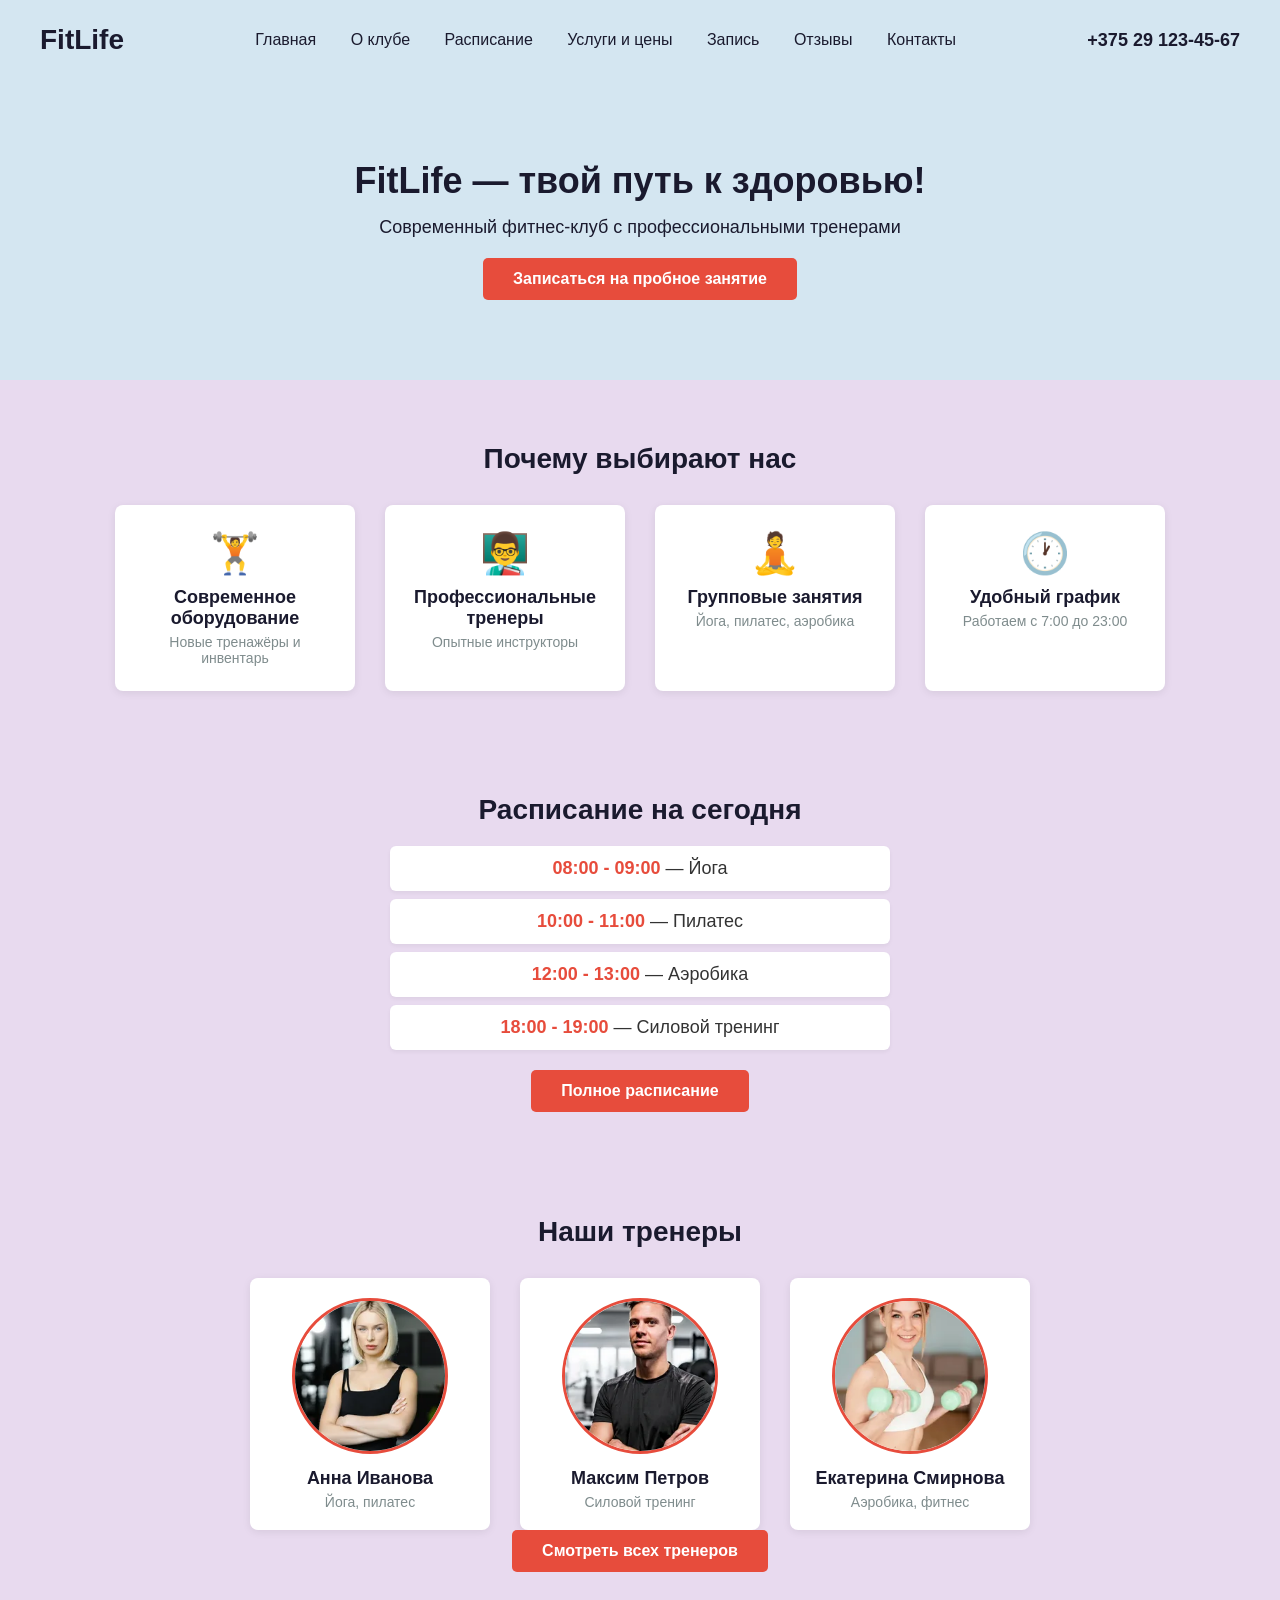
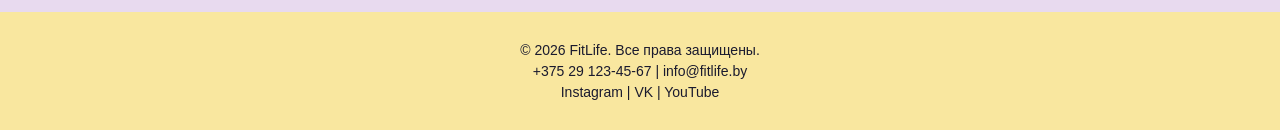
==== index.html @ 079a26de "Add files via upload первый коммит" ====
<!DOCTYPE html>
<html lang="ru">
<head>
    <meta charset="UTF-8">
    <title>FitLife - Фитнес клуб</title>
    <link rel="stylesheet" href="css/style.css">
</head>
<body>

    <!-- ============================================================ -->
    <!-- ШАПКА (header)                                                -->
    <!-- ============================================================ -->
    <header>
        <div class="logo">
            <h1>FitLife</h1>
        </div>
        <nav>
            <a href="index.html">Главная</a>
            <a href="about.html">О клубе</a>
            <a href="schedule.html">Расписание</a>
            <a href="prices.html">Услуги и цены</a>
            <a href="booking.html">Запись</a>
            <a href="reviews.html">Отзывы</a>
            <a href="contacts.html">Контакты</a>
        </nav>
        <div class="contacts-header">
            +375 29 123-45-67
        </div>
    </header>

    <!-- ============================================================ -->
    <!-- БАННЕР                                                       -->
    <!-- ============================================================ -->
    <section class="banner">
        <div class="banner-content">
            <h2>FitLife — твой путь к здоровью!</h2>
            <p>Современный фитнес-клуб с профессиональными тренерами</p>
            <a href="booking.html" class="btn">Записаться на пробное занятие</a>
        </div>
    </section>

    <!-- ============================================================ -->
    <!-- БЛОК ПРЕИМУЩЕСТВ                                              -->
    <!-- ============================================================ -->
    <section class="advantages">
        <h2>Почему выбирают нас</h2>
        <div class="advantage-list">
            <div class="advantage-item">
                <div class="advantage-icon">🏋️</div>
                <h3>Современное оборудование</h3>
                <p>Новые тренажёры и инвентарь</p>
            </div>
            <div class="advantage-item">
                <div class="advantage-icon">👨‍🏫</div>
                <h3>Профессиональные тренеры</h3>
                <p>Опытные инструкторы</p>
            </div>
            <div class="advantage-item">
                <div class="advantage-icon">🧘</div>
                <h3>Групповые занятия</h3>
                <p>Йога, пилатес, аэробика</p>
            </div>
            <div class="advantage-item">
                <div class="advantage-icon">🕐</div>
                <h3>Удобный график</h3>
                <p>Работаем с 7:00 до 23:00</p>
            </div>
        </div>
    </section>

    <!-- ============================================================ -->
    <!-- БЛОК РАСПИСАНИЯ                                              -->
    <!-- ============================================================ -->
    <section class="schedule">
        <h2>Расписание на сегодня</h2>
        <ul>
            <li><span class="time">08:00 - 09:00</span> — Йога</li>
            <li><span class="time">10:00 - 11:00</span> — Пилатес</li>
            <li><span class="time">12:00 - 13:00</span> — Аэробика</li>
            <li><span class="time">18:00 - 19:00</span> — Силовой тренинг</li>
        </ul>
        <a href="schedule.html" class="btn btn-secondary">Полное расписание</a>
    </section>

    <!-- ============================================================ -->
    <!-- БЛОК ТРЕНЕРОВ                                                -->
    <!-- ============================================================ -->
    <section class="trainers">
        <h2>Наши тренеры</h2>
        <div class="trainers-list">
            <div class="trainer-item">
                <img src="images/2.jpg" alt="Анна Иванова" onerror="this.src='https://via.placeholder.com/150x150/3498db/ffffff?text=Тренер'">
<p class="trainer-name"><strong>Анна Иванова</strong></p>
                <p class="trainer-spec">Йога, пилатес</p>
            </div>
            <div class="trainer-item">
                <img src="images/1.jpg" alt="Максим Петров" onerror="this.src='https://via.placeholder.com/150x150/e74c3c/ffffff?text=Тренер'">
                <p class="trainer-name"><strong>Максим Петров</strong></p>
                <p class="trainer-spec">Силовой тренинг</p>
            </div>
            <div class="trainer-item">
                <img src="images/3.jpg" alt="Екатерина Смирнова" onerror="this.src='https://via.placeholder.com/150x150/2ecc71/ffffff?text=Тренер'">
                <p class="trainer-name"><strong>Екатерина Смирнова</strong></p>
                <p class="trainer-spec">Аэробика, фитнес</p>
            </div>
        </div>
        <a href="trainers.html" class="btn btn-secondary">Смотреть всех тренеров</a>
    </section>

    <!-- ============================================================ -->
    <!-- ПОДВАЛ (footer)                                              -->
    <!-- ============================================================ -->
    <footer>
        <p>© 2026 FitLife. Все права защищены.</p>
        <p>+375 29 123-45-67 | info@fitlife.by</p>
        <p>
            <a href="#">Instagram</a> |
            <a href="#">VK</a> |
            <a href="#">YouTube</a>
        </p>
    </footer>

</body>
</html>
---- css/style.css ----
/* ============================================================ */
/* ОСНОВНЫЕ СТИЛИ                                               */
/* ============================================================ */
body {
    font-family: 'Open Sans', Arial, sans-serif;
    margin: 0;
    padding: 0;
    background: #e8daef;  /* СВЕТЛО-ФИОЛЕТОВЫЙ */
    color: #333333;
}

/* ============================================================ */
/* ШАПКА (header) — СВЕТЛО-ГОЛУБОЙ                              */
/* ============================================================ */
header {
    background: #d4e6f1;  /* СВЕТЛО-ГОЛУБОЙ */
    color: #1a1a2e;
    display: flex;
    align-items: center;
    justify-content: space-between;
    padding: 15px 40px;
    height: 50px;
}

header .logo h1 {
    margin: 0;
    font-size: 28px;
    font-family: 'Montserrat', Arial, sans-serif;
    font-weight: bold;
    color: #1a1a2e;
}

header nav a {
    color: #1a1a2e;
    text-decoration: none;
    padding: 0 15px;
    font-size: 16px;
    font-family: 'Open Sans', Arial, sans-serif;
}

header nav a:hover {
    color: #e74c3c;
}

header .contacts-header {
    font-size: 18px;
    font-weight: bold;
    font-family: 'Open Sans', Arial, sans-serif;
    color: #1a1a2e;
}

/* ============================================================ */
/* БАННЕР                                                       */
/* ============================================================ */
.banner {
    background: #d4e6f1;  /* СВЕТЛО-ГОЛУБОЙ */
    color: #1a1a2e;
    text-align: center;
    padding: 80px 20px;
}

.banner-content h2 {
    font-size: 36px;
    font-family: 'Montserrat', Arial, sans-serif;
    font-weight: bold;
    margin: 0 0 15px;
    color: #1a1a2e;
}

.banner-content p {
    font-size: 18px;
    font-family: 'Open Sans', Arial, sans-serif;
    margin: 0 0 20px;
    color: #1a1a2e;
}

/* ============================================================ */
/* КНОПКИ                                                       */
/* ============================================================ */
.btn {
    display: inline-block;
    background: #e74c3c;
    color: #ffffff;
    padding: 12px 30px;
    text-decoration: none;
    border-radius: 5px;
    font-weight: bold;
    font-family: 'Open Sans', Arial, sans-serif;
    font-size: 16px;
    border: none;
    cursor: pointer;
}

.btn:hover {
    background: #c0392b;
}

.btn-secondary {
    background: #e74c3c;
}

.btn-secondary:hover {
    background: #c0392b;
}

/* ============================================================ */
/* БЛОК ПРЕИМУЩЕСТВ                                             */
/* ============================================================ */
.advantages {
    background: #e8daef;  /* СВЕТЛО-ФИОЛЕТОВЫЙ */
    padding: 40px 20px;
    text-align: center;
}

.advantages h2 {
    font-size: 28px;
    font-family: 'Montserrat', Arial, sans-serif;
    font-weight: bold;
    color: #1a1a2e;
    margin-bottom: 30px;
}

.advantage-list {
    display: flex;
    justify-content: center;
    gap: 30px;
    flex-wrap: wrap;
}

.advantage-item {
    background: #ffffff;
    padding: 25px 20px;
    border-radius: 8px;
    width: 200px;
    text-align: center;
    box-shadow: 0 2px 8px rgba(0,0,0,0.08);
}

.advantage-icon {
    font-size: 40px;
    margin-bottom: 10px;
}

.advantage-item h3 {
    font-size: 18px;
    font-family: 'Montserrat', Arial, sans-serif;
    font-weight: bold;
    color: #1a1a2e;
    margin: 10px 0 5px;
}

.advantage-item p {
    font-size: 14px;
    font-family: 'Open Sans', Arial, sans-serif;
    color: #7f8c8d;
    margin: 0;
}

/* ============================================================ */
/* БЛОК РАСПИСАНИЯ                                              */
/* ============================================================ */
.schedule {
    background: #e8daef;  /* СВЕТЛО-ФИОЛЕТОВЫЙ */
    padding: 40px 20px;
    text-align: center;
}

.schedule h2 {
    font-size: 28px;
    font-family: 'Montserrat', Arial, sans-serif;
    font-weight: bold;
    color: #1a1a2e;
    margin-bottom: 20px;
}
.schedule ul {
    list-style: none;
    padding: 0;
    max-width: 500px;
    margin: 0 auto 20px;
}

.schedule ul li {
    background: #ffffff;
    padding: 12px 20px;
    margin: 8px 0;
    border-radius: 6px;
    font-size: 18px;
    font-family: 'Open Sans', Arial, sans-serif;
    color: #333333;
    box-shadow: 0 2px 4px rgba(0,0,0,0.05);
}

.schedule ul li .time {
    font-weight: bold;
    color: #e74c3c;
}

/* ============================================================ */
/* БЛОК ТРЕНЕРОВ                                                */
/* ============================================================ */
.trainers {
    background: #e8daef;  /* СВЕТЛО-ФИОЛЕТОВЫЙ */
    padding: 40px 20px;
    text-align: center;
}

.trainers h2 {
    font-size: 28px;
    font-family: 'Montserrat', Arial, sans-serif;
    font-weight: bold;
    color: #1a1a2e;
    margin-bottom: 30px;
}

.trainers-list {
    display: flex;
    justify-content: center;
    gap: 30px;
    flex-wrap: wrap;
}

.trainer-item {
    background: #ffffff;
    padding: 20px;
    border-radius: 8px;
    width: 200px;
    text-align: center;
    box-shadow: 0 2px 8px rgba(0,0,0,0.08);
}

.trainer-item img {
    width: 150px;
    height: 150px;
    border-radius: 50%;
    object-fit: cover;
    border: 3px solid #e74c3c;
}

.trainer-item .trainer-name {
    font-size: 18px;
    font-family: 'Montserrat', Arial, sans-serif;
    color: #1a1a2e;
    margin: 10px 0 5px;
}

.trainer-item .trainer-spec {
    font-size: 14px;
    font-family: 'Open Sans', Arial, sans-serif;
    color: #7f8c8d;
    margin: 0;
}

/* ============================================================ */
/* ПОДВАЛ (footer) — СВЕТЛО-ЖЁЛТЫЙ                             */
/* ============================================================ */
footer {
    background: #f9e79f;  /* СВЕТЛО-ЖЁЛТЫЙ */
    color: #1a1a2e;
    text-align: center;
    padding: 25px 20px;
}

footer p {
    margin: 5px 0;
    font-size: 14px;
    font-family: 'Open Sans', Arial, sans-serif;
    color: #1a1a2e;
}

footer a {
    color: #1a1a2e;
    text-decoration: none;
}

footer a:hover {
    color: #e74c3c;
}
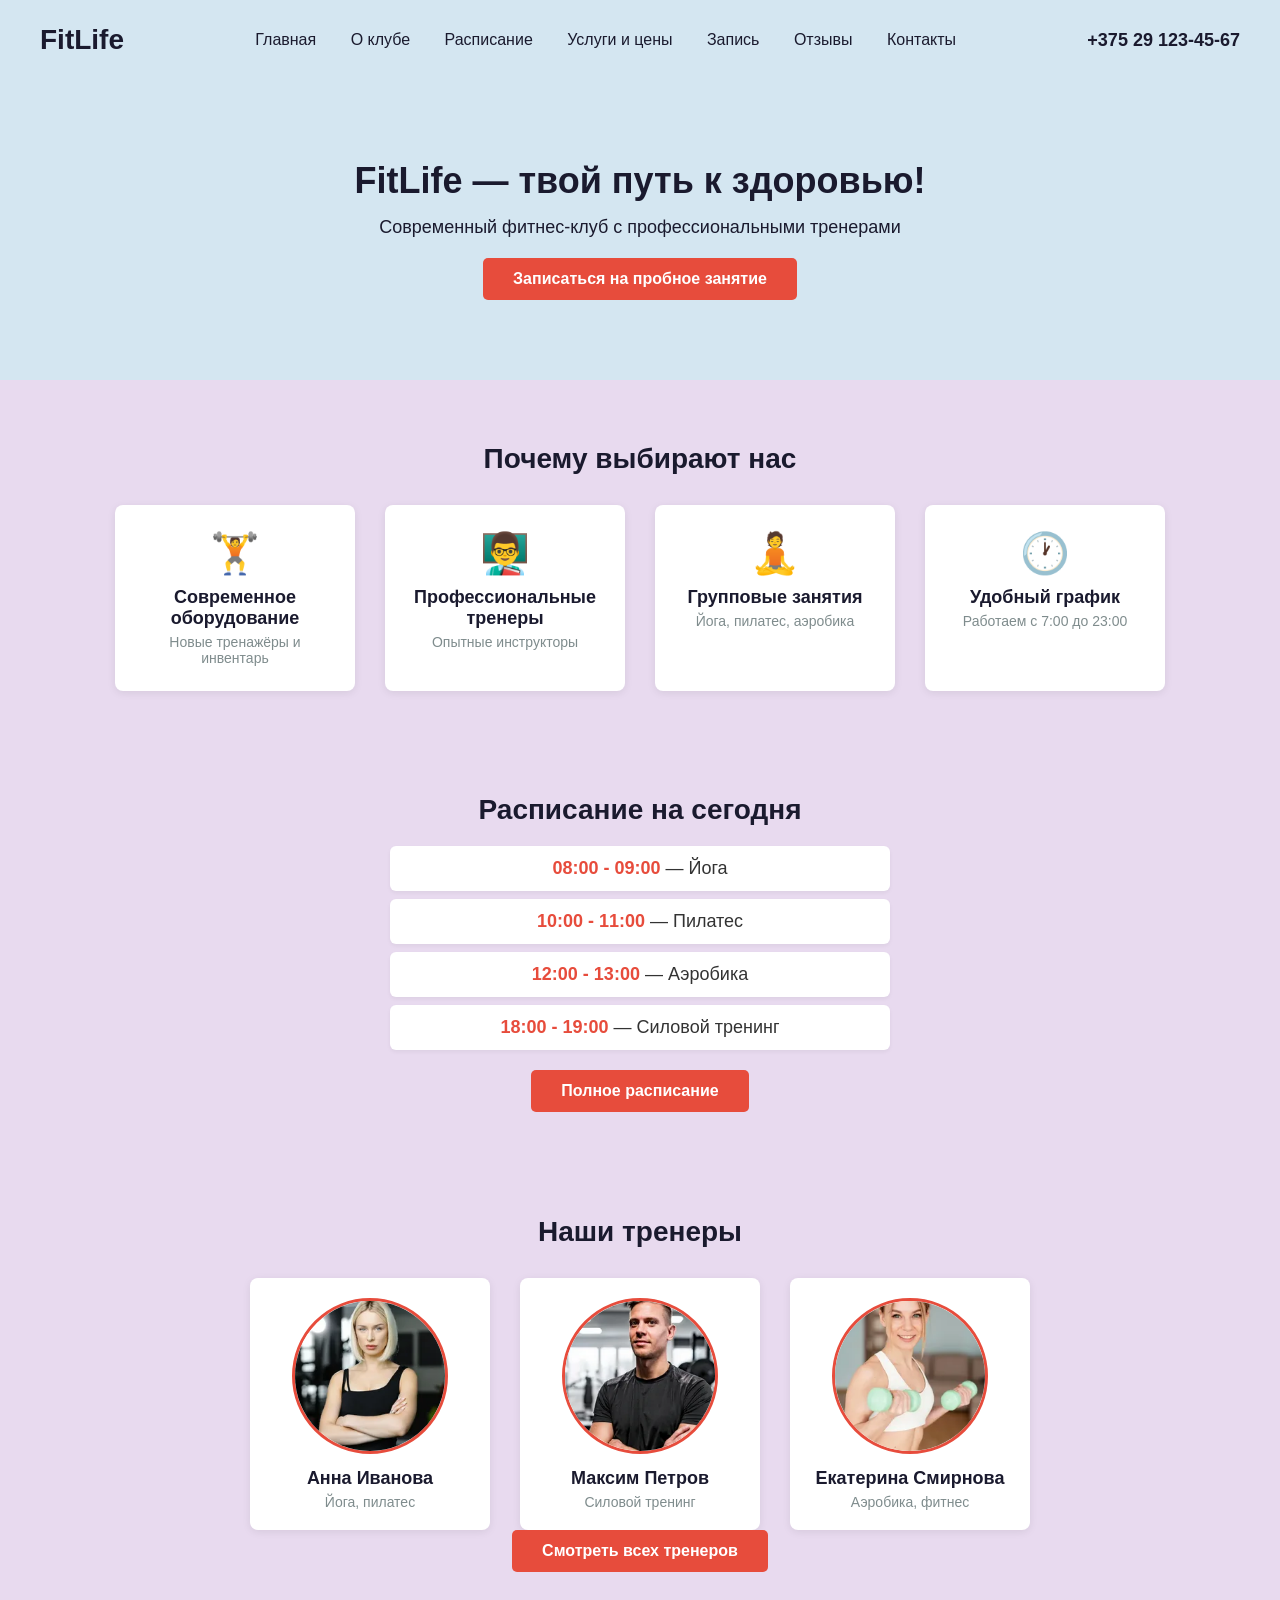
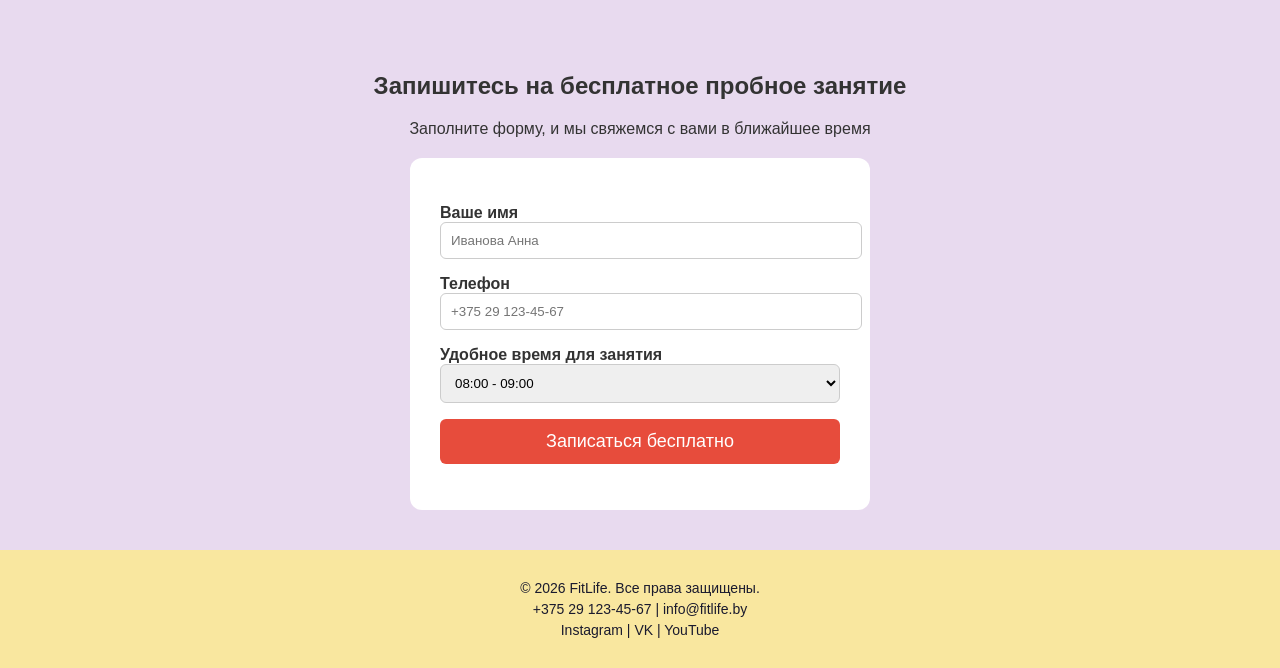
==== commit 0ebddf07: "новые услуги, схема проезда и форма на главной" ====
--- a/index.html
+++ b/index.html
@@ -106,6 +106,37 @@
         </div>
         <a href="trainers.html" class="btn btn-secondary">Смотреть всех тренеров</a>
     </section>
+<!-- ============================================================ -->
+<!-- ФОРМА ЗАПИСИ НА ПРОБНОЕ ЗАНЯТИЕ (добавить на главную)       -->
+<!-- ============================================================ -->
+<section class="booking-form" style="background:#e8daef;padding:40px 20px;text-align:center;">
+    <h2>Запишитесь на бесплатное пробное занятие</h2>
+    <p style="margin-bottom:20px;">Заполните форму, и мы свяжемся с вами в ближайшее время</p>
+    <form style="max-width:400px;margin:0 auto;background:white;padding:30px;border-radius:12px;text-align:left;">
+        <p>
+            <label style="font-weight:bold;">Ваше имя</label><br>
+            <input type="text" placeholder="Иванова Анна" required style="width:100%;padding:10px;border:1px solid #ccc;border-radius:6px;">
+        </p>
+        <p>
+            <label style="font-weight:bold;">Телефон</label><br>
+            <input type="tel" placeholder="+375 29 123-45-67" required style="width:100%;padding:10px;border:1px solid #ccc;border-radius:6px;">
+        </p>
+        <p>
+            <label style="font-weight:bold;">Удобное время для занятия</label><br>
+            <select style="width:100%;padding:10px;border:1px solid #ccc;border-radius:6px;">
+                <option>08:00 - 09:00</option>
+                <option>10:00 - 11:00</option>
+                <option>12:00 - 13:00</option>
+                <option>14:00 - 15:00</option>
+                <option>16:00 - 17:00</option>
+                <option>18:00 - 19:00</option>
+            </select>
+        </p>
+        <p>
+            <input type="submit" value="Записаться бесплатно" style="width:100%;background:#e74c3c;color:white;border:none;padding:12px;border-radius:6px;font-size:18px;cursor:pointer;">
+        </p>
+    </form>
+</section>
 
     <!-- ============================================================ -->
     <!-- ПОДВАЛ (footer)                                              -->
